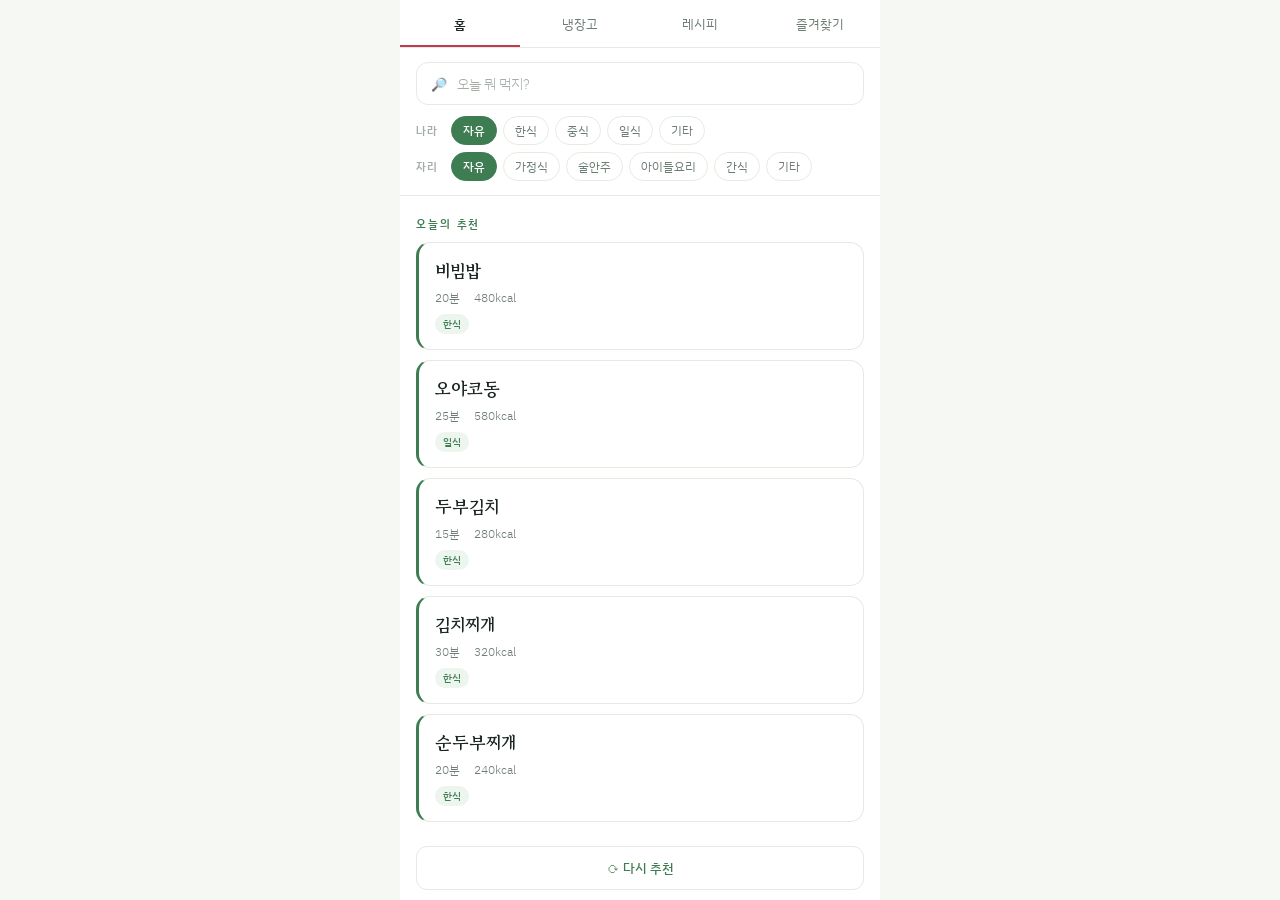
==== fridge/index.html @ 522b99eb "칩을 한중일+기타 / 자리 5종으로 재편, 추천 실패 없는 단계적 완화 추가 - 나라 칩: 자유 · 한식 · 중식 · 일식 · 기타   세계 요리를 나라별로 다 세울 수 없으므로 " ====
<!DOCTYPE html>
<html lang="ko">
<head>
  <meta charset="UTF-8">
  <meta name="viewport" content="width=device-width, initial-scale=1, viewport-fit=cover">
  <meta name="theme-color" content="#FFFFFF">
  <meta name="apple-mobile-web-app-capable" content="yes">
  <meta name="apple-mobile-web-app-title" content="냉장고">
  <link rel="manifest" href="manifest.json">
  <link rel="icon" type="image/png" href="../icon-192.png">
  <link rel="preconnect" href="https://fonts.googleapis.com">
  <link rel="preconnect" href="https://fonts.gstatic.com" crossorigin>
  <link href="https://fonts.googleapis.com/css2?family=Gowun+Batang:wght@400;700&family=IBM+Plex+Sans+KR:wght@300;400;500;600&display=swap" rel="stylesheet">
  <title>하야의 냉장고</title>
  <style>
    :root{
      --paper:#F5F8F3;
      --surface:#FFFFFF;
      --ink:#1B2620;
      --ink-soft:#6E7D73;
      --ink-faint:#A3AEA6;
      --line:#E5EBE1;
      --line-soft:#F0F4EE;
      --green:#3E7D52;
      --green-tint:#EDF5EF;
      --omija:#C4394F;
      --amber:#DD9B33;
    }
    *{margin:0;padding:0;box-sizing:border-box}
    html,body{height:100%}
    body{
      font-family:'IBM Plex Sans KR',sans-serif;
      background:var(--paper);
      color:var(--ink);
      -webkit-font-smoothing:antialiased;
      overscroll-behavior:none;
    }
    .app{
      max-width:480px;margin:0 auto;height:100vh;height:100dvh;
      background:var(--surface);display:flex;flex-direction:column;
      position:relative;overflow:hidden;
    }

    /* ── 탭 바 ── */
    .tabs{display:flex;flex:none;background:var(--surface);border-bottom:1px solid var(--line);
      padding-top:env(safe-area-inset-top)}
    .tabs button{
      flex:1;padding:15px 0 12px;border:none;background:none;cursor:pointer;
      font-family:inherit;font-size:12.5px;font-weight:400;color:var(--ink-soft);
      border-bottom:2px solid transparent;transition:color .2s,border-color .2s;
    }
    .tabs button.on{color:var(--ink);font-weight:600;border-bottom-color:var(--omija)}

    /* ── 패널 ── */
    .panel{display:none;flex:1;min-height:0;flex-direction:column}
    .panel.on{display:flex}
    .scroll{flex:1;min-height:0;overflow-y:auto;-webkit-overflow-scrolling:touch}
    .sticky{flex:none;background:var(--surface);border-bottom:1px solid var(--line);padding:14px 16px}

    /* ── 입력 ── */
    .field{
      display:flex;align-items:center;gap:10px;
      border:1px solid var(--line);border-radius:12px;padding:11px 14px;
      background:var(--surface);transition:border-color .2s;
    }
    .field:focus-within{border-color:var(--green)}
    .field input{
      flex:1;border:none;outline:none;background:none;
      font-family:inherit;font-size:13.5px;color:var(--ink);min-width:0;
    }
    .field input::placeholder{color:var(--ink-faint);font-weight:300}
    .field .icon{font-size:13px;color:var(--ink-faint);flex:none}
    .field .add{
      font-style:normal;font-size:19px;line-height:1;color:var(--green);
      font-weight:600;cursor:pointer;flex:none;padding:0 2px;user-select:none;
    }

    /* ── 카테고리 칩 ── */
    .picker{display:flex;flex-direction:column;gap:7px;margin-top:11px}
    .row{display:flex;align-items:center;gap:9px;min-width:0}
    .rowname{
      flex:none;font-size:10.5px;font-weight:600;color:var(--ink-faint);
      letter-spacing:.06em;white-space:nowrap;width:26px;
    }
    .chips{
      display:flex;gap:6px;overflow-x:auto;flex:1;min-width:0;position:relative;
      scrollbar-width:none;-webkit-overflow-scrolling:touch;
    }
    .chips::-webkit-scrollbar{display:none}
    .chip{
      flex:none;padding:5px 11px;border-radius:20px;cursor:pointer;
      font-size:11.5px;font-weight:400;white-space:nowrap;
      border:1px solid var(--line);background:var(--surface);color:var(--ink-soft);
      transition:background .15s,color .15s,border-color .15s;user-select:none;
    }
    .chip.on{background:var(--green);border-color:var(--green);color:#fff;font-weight:500}

    /* ── 섹션 라벨 ── */
    .label{
      display:flex;align-items:center;gap:8px;
      font-size:10.5px;letter-spacing:.18em;color:var(--green);font-weight:600;
      padding:20px 16px 10px;
    }
    .label .clear{
      margin-left:auto;letter-spacing:0;font-size:11px;font-weight:400;
      color:var(--ink-faint);cursor:pointer;text-decoration:underline;
    }

    .notice{
      margin:0 16px 12px;padding:10px 13px;border-radius:10px;
      background:var(--paper);border:1px solid var(--line);
      font-size:11.5px;font-weight:300;color:var(--ink-soft);line-height:1.6;
    }

    /* ── 추천 카드 ── */
    .cards{padding:0 16px 8px;display:flex;flex-direction:column;gap:10px}
    .card{
      border:1px solid var(--line);border-left:3px solid var(--green);
      border-radius:14px;padding:15px 16px;cursor:pointer;background:var(--surface);
      transition:box-shadow .2s,transform .1s;
    }
    .card:active{transform:scale(.99)}
    .card:hover{box-shadow:0 3px 14px -6px rgba(27,38,32,.22)}
    .card h3{font-family:'Gowun Batang',serif;font-size:17.5px;font-weight:700;margin-bottom:6px}
    .card .meta{display:flex;gap:14px;font-size:11.5px;color:var(--ink-soft);font-weight:300}
    .card .tag{
      display:inline-block;margin-top:8px;font-size:10px;font-weight:500;
      color:var(--green);background:var(--green-tint);
      padding:3px 8px;border-radius:20px;letter-spacing:.02em;
    }
    .again{
      display:block;width:calc(100% - 32px);margin:16px 16px 24px;padding:12px 0;
      border:1px solid var(--line);border-radius:11px;background:var(--surface);
      font-family:inherit;font-size:12.5px;font-weight:500;color:var(--green);cursor:pointer;
    }
    .again:active{background:var(--green-tint)}

    /* ── 냉장고 ── */
    .items{padding:4px 0 24px}
    .item{
      display:flex;justify-content:space-between;align-items:center;
      padding:13px 18px;border-bottom:1px solid var(--line-soft);font-size:14px;
    }
    .item .del{
      color:var(--ink-faint);font-size:17px;line-height:1;cursor:pointer;
      padding:2px 6px;user-select:none;
    }
    .empty{
      padding:56px 32px;text-align:center;color:var(--ink-faint);
      font-size:13px;font-weight:300;line-height:1.9;
    }

    /* ── 레시피 ── */
    .rwrap{padding:18px 16px 32px}
    .rhead{display:flex;justify-content:space-between;align-items:flex-start;gap:12px}
    .rhead h2{font-family:'Gowun Batang',serif;font-size:22px;font-weight:700;line-height:1.35}
    .heart{
      border:none;background:none;cursor:pointer;font-size:19px;line-height:1;
      color:var(--omija);flex:none;padding:2px 0 0;
    }
    .rmeta{margin-top:9px;font-size:11.5px;color:var(--ink-soft);font-weight:300;line-height:1.85}
    .rule{height:1px;background:var(--line);margin:18px 0}
    .rlabel{font-size:10.5px;letter-spacing:.18em;color:var(--green);font-weight:600;margin-bottom:11px}
    .ings{display:flex;flex-direction:column;gap:9px}
    .ing{display:flex;gap:10px;align-items:baseline;font-size:13.5px}
    .ing .dot{font-size:9px;line-height:1.9;flex:none}
    .ing.have .dot{color:var(--green)}
    .ing.miss .dot{color:#CBD5CC}
    .ing.miss span{color:var(--ink-soft)}
    .steps{display:flex;flex-direction:column;gap:11px}
    .step{display:flex;gap:11px;font-size:13px;line-height:1.7;font-weight:300}
    .step b{
      font-family:'Gowun Batang',serif;font-weight:700;color:var(--amber);
      font-size:12.5px;flex:none;min-width:14px;
    }
    .ytbtn{
      display:flex;align-items:center;justify-content:center;gap:9px;
      width:100%;padding:13px 0;border:1px solid var(--line);border-radius:11px;
      background:var(--surface);color:var(--ink);font-family:inherit;font-size:13px;
      font-weight:500;cursor:pointer;text-decoration:none;
    }
    .ytbtn:active{background:var(--paper)}
    .ytbtn .play{color:var(--omija);font-size:11px}

    /* ── 즐겨찾기 ── */
    .fav{
      display:flex;justify-content:space-between;align-items:center;gap:12px;
      padding:15px 18px;border-bottom:1px solid var(--line-soft);cursor:pointer;
    }
    .fav:active{background:var(--paper)}
    .fav b{font-family:'Gowun Batang',serif;font-size:16px;font-weight:700;display:block}
    .fav em{font-style:normal;font-size:11.5px;color:var(--ink-soft);font-weight:300;
      display:block;margin-top:3px}
    .fav .heart{font-size:17px;padding:0}

    /* ── 다이얼로그 ── */
    .dim{
      position:absolute;inset:0;background:rgba(27,38,32,.26);z-index:900;
      display:flex;align-items:center;justify-content:center;padding:28px;
      opacity:0;pointer-events:none;transition:opacity .18s;
    }
    .dim.show{opacity:1;pointer-events:auto}
    .dialog{
      background:var(--surface);border-radius:16px;padding:24px 20px 16px;
      width:100%;max-width:290px;text-align:center;
      box-shadow:0 18px 40px -18px rgba(27,38,32,.5);
      transform:translateY(6px);transition:transform .18s;
    }
    .dim.show .dialog{transform:none}
    .dialog p{font-size:14.5px;line-height:1.6}
    .dialog p b{font-family:'Gowun Batang',serif;font-weight:700}
    .dialog .btns{display:flex;gap:8px;margin-top:20px}
    .dialog button{
      flex:1;padding:11px 0;border-radius:9px;font-family:inherit;
      font-size:13px;font-weight:500;cursor:pointer;
    }
    .dialog .cancel{border:1px solid var(--line);background:var(--surface);color:var(--ink-soft)}
    .dialog .ok{border:none;background:var(--omija);color:#fff}

    /* ── 토스트 ── */
    .toast{
      position:absolute;left:50%;bottom:32px;transform:translate(-50%,10px);
      background:rgba(27,38,32,.92);color:#fff;font-size:12.5px;font-weight:400;
      padding:11px 18px;border-radius:22px;z-index:950;white-space:nowrap;
      opacity:0;pointer-events:none;transition:opacity .2s,transform .2s;
    }
    .toast.show{opacity:1;transform:translate(-50%,0)}
  </style>
</head>
<body>
<div class="app">

  <nav class="tabs">
    <button class="on" data-tab="home">홈</button>
    <button data-tab="stock">냉장고</button>
    <button data-tab="recipe">레시피</button>
    <button data-tab="favs">즐겨찾기</button>
  </nav>

  <!-- 홈 -->
  <section class="panel on" id="home">
    <div class="sticky">
      <div class="field">
        <span class="icon">🔎</span>
        <input id="ask" type="search" enterkeyhint="search" placeholder="오늘 뭐 먹지?">
      </div>
      <div class="picker">
        <div class="row"><span class="rowname">나라</span><div class="chips" id="chipsCuisine"></div></div>
        <div class="row"><span class="rowname">자리</span><div class="chips" id="chipsSituation"></div></div>
      </div>
    </div>
    <div class="scroll">
      <div class="label"><span id="askLabel">오늘의 추천</span><span class="clear" id="askClear" hidden>초기화</span></div>
      <div class="notice" id="notice" hidden></div>
      <div class="cards" id="cards"></div>
      <button class="again" id="again">⟳ 다시 추천</button>
    </div>
  </section>

  <!-- 냉장고 -->
  <section class="panel" id="stock">
    <div class="sticky">
      <div class="field">
        <input id="stockInput" type="text" enterkeyhint="done" placeholder="무엇이 들어 있나요?">
        <i class="add" id="stockAdd">+</i>
      </div>
    </div>
    <div class="scroll"><div class="items" id="stockList"></div></div>
  </section>

  <!-- 레시피 -->
  <section class="panel" id="recipe">
    <div class="scroll" id="recipeBody"></div>
  </section>

  <!-- 즐겨찾기 -->
  <section class="panel" id="favs">
    <div class="scroll"><div class="items" id="favList"></div></div>
  </section>

  <div class="dim" id="dim">
    <div class="dialog">
      <p><b id="dlgName"></b><span id="dlgJosa">를</span> 냉장고에서 뺄까요?</p>
      <div class="btns">
        <button class="cancel" id="dlgCancel">그대로 두기</button>
        <button class="ok" id="dlgOk">빼기</button>
      </div>
    </div>
  </div>

  <div class="toast" id="toast"></div>
</div>

<script>
/* ─────────────────────────────────────────
   상태
───────────────────────────────────────── */
const LS = { stock:'fridge.stock', favs:'fridge.favs' };
const load = (k, d) => { try { return JSON.parse(localStorage.getItem(k)) ?? d } catch { return d } };
const save = (k, v) => { try { localStorage.setItem(k, JSON.stringify(v)) } catch {} };

const CUISINES   = ['자유','한식','중식','일식','기타'];
const SITUATIONS = ['자유','가정식','술안주','아이들요리','간식','기타'];

// 칩의 '기타' 는 저장된 태그가 아니라 "나머지 전부" 를 뜻한다.
const NAMED_CUISINE   = ['한식','중식','일식'];
const NAMED_SITUATION = ['가정식','술안주','아이들요리','간식'];

let RECIPES = [];
const state = {
  cuisine: '자유',      // 나라 — 자유면 전체
  situation: '자유',    // 자리 — 자유면 전체
  stock: load(LS.stock, ['고추장','달걀','대파','두부','묵은지','애호박','양파','참기름']),
  favs:  load(LS.favs, []),
  shown: [],        // 홈에 걸린 추천 5개
  query: '',        // 현재 자연어 조건
  notice: null,     // 조건을 못 채웠을 때 띄우는 안내
  current: null,    // 레시피 탭에 열린 요리
  pending: null     // 폐기 확인 대기 항목
};

// 받침 유무에 따라 조사를 고른다 (대파를 / 묵은지를 / 달걀을)
function josa(w, withBatchim, without){
  const c = w.charCodeAt(w.length - 1);
  if (c < 0xAC00 || c > 0xD7A3) return without;
  return (c - 0xAC00) % 28 ? withBatchim : without;
}

/* ─────────────────────────────────────────
   재료 매칭
───────────────────────────────────────── */
const SYN = { '계란':['달걀'], '달걀':['계란'], '파':['대파'], '돼지':['돼지고기'], '소고기':['쇠고기'] };
const expand = w => [w, ...(SYN[w] || [])];

// 재고 항목명이 재료명에 포함되면 보유. 1글자 재고는 완전일치만.
function inStock(name){
  return state.stock.some(s =>
    expand(s).some(t => t.length === 1 ? name === t : name.includes(t))
  );
}
const stockHits = r => r.ingredients.filter(i => inStock(i.name)).length;

/* ─────────────────────────────────────────
   자연어 해석
───────────────────────────────────────── */
const VOCAB = {
  flavor: {
    '매콤':['매콤','매운','맵','칼칼','알싸'], '얼큰':['얼큰','시원한 국물','해장'],
    '담백':['담백','슴슴','순한','건강','가벼운','다이어트'], '고소':['고소','크리미'],
    '새콤':['새콤','상큼','새콤달콤'], '달콤':['달콤','달달','단맛'], '짭짤':['짭짤','짭조름']
  },
  type: {
    '국찌개':['국','찌개','탕','스프','수프'], '볶음':['볶음','볶은'], '무침':['무침','나물'],
    '조림':['조림','졸임'], '구이':['구이','구운','스테이크'], '튀김':['튀김','튀긴','전'],
    '면':['면','국수','파스타','라면'], '샐러드':['샐러드'], '밥':['밥','덮밥','볶음밥'],
    '빵디저트':['빵','디저트','케이크','샌드위치','팬케이크'], '음료':['음료','주스','스무디','에이드']
  },
  cuisine: {
    '한식':['한식','한국'], '양식':['양식','서양','이탈리'], '중식':['중식','중국','중화'],
    '일식':['일식','일본'], '베트남식':['베트남'], '태국식':['태국','타이']
  },
  situation: {
    '가정식':['가정식','집밥','밥반찬','반찬','밥상'], '술안주':['안주','술'],
    '아이들요리':['아이','애들','유아','어린이'], '간식':['간식','후식','디저트']
  }
};

const QUICK = ['간편','간단','빠른','후딱','금방','쉬운'];

// 코퍼스에 등장하는 주재료 목록 (긴 이름 우선 매칭)
let MAIN_INDEX = [];

function parseQuery(q){
  const want = { main:[], flavor:[], type:null, cuisine:null, situation:[], maxTime:null };
  if (!q) return want;

  MAIN_INDEX.forEach(m => { if (q.includes(m)) want.main.push(m) });
  Object.entries(SYN).forEach(([k,vs]) => {
    if (k.length >= 2 && q.includes(k)) vs.forEach(v => { if (MAIN_INDEX.includes(v) && !want.main.includes(v)) want.main.push(v) });
  });

  for (const [tag, words] of Object.entries(VOCAB.flavor))
    if (words.some(w => q.includes(w))) want.flavor.push(tag);
  for (const [tag, words] of Object.entries(VOCAB.situation))
    if (words.some(w => q.includes(w))) want.situation.push(tag);
  for (const [tag, words] of Object.entries(VOCAB.type))
    if (!want.type && words.some(w => q.includes(w))) want.type = tag;
  for (const [tag, words] of Object.entries(VOCAB.cuisine))
    if (!want.cuisine && words.some(w => q.includes(w))) want.cuisine = tag;

  const m = q.match(/(\d+)\s*분/);
  if (m) want.maxTime = +m[1];
  else if (QUICK.some(w => q.includes(w))) want.maxTime = 15;

  return want;
}

function score(r, want){
  let s = 0;
  want.main.forEach(m => {
    if (r.main.includes(m)) s += 10;
    else if (r.ingredients.some(i => i.name.includes(m))) s += 5;
  });
  want.flavor.forEach(f => { if (r.flavor.includes(f)) s += 6 });
  want.situation.forEach(x => { if (r.situation.includes(x)) s += 5 });
  if (want.type && r.type === want.type) s += 5;
  if (want.cuisine && r.cuisine === want.cuisine) s += 5;
  if (want.maxTime && r.time <= want.maxTime) s += 4;
  s += stockHits(r) * 1.2;          // 재고는 제약이 아니라 가산점
  return s;
}

function matchCuisine(r){
  if (state.cuisine === '자유') return true;
  if (state.cuisine === '기타') return !NAMED_CUISINE.includes(r.cuisine);
  return r.cuisine === state.cuisine;
}
function matchSituation(r){
  if (state.situation === '자유') return true;
  if (state.situation === '기타') return !r.situation.some(x => NAMED_SITUATION.includes(x));
  return r.situation.includes(state.situation);
}
const matchChips = r => matchCuisine(r) && matchSituation(r);

// 자연어에서 건진 조건이 하나라도 있는가
const understood = w =>
  w.main.length || w.flavor.length || w.type || w.cuisine || w.situation.length || w.maxTime;

// 재고 가산점을 뺀 순수 요청 부합도 — 0이면 요청과 무관한 요리다
const fitScore = (r, want) => score(r, want) - stockHits(r) * 1.2;

// 추천은 절대 비지 않는다.
// 조건을 한 단계씩 풀어가며 5개를 채우고, 1단계로 못 채웠으면 안내를 남긴다.
function pick(n = 5){
  const want = parseQuery(state.query);
  const asked = !!state.query;
  const got   = understood(want);
  const fits  = r => !got || fitScore(r, want) > 0;

  // 위에서부터 조건이 느슨해진다
  const tiers = [
    r => matchChips(r) && fits(r),                              // 칩 + 자연어
    r => matchChips(r),                                         // 칩만
    r => (matchCuisine(r) || matchSituation(r)) && fits(r),     // 칩 한쪽 + 자연어
    r => matchCuisine(r) || matchSituation(r),                  // 칩 한쪽
    r => fits(r),                                               // 자연어만
    () => true                                                  // 전부
  ];

  const rank = list => list
    .map(r => ({ r, s: score(r, want) + Math.random() * (asked && got ? 0.8 : 2.6) }))
    .sort((a,b) => b.s - a.s)
    .map(x => x.r);

  const out = [];
  let firstTierFilled = false;
  tiers.forEach((pass, i) => {
    if (out.length >= n) return;
    const add = rank(RECIPES.filter(r => pass(r) && !out.includes(r)));
    if (i === 0 && add.length >= n) firstTierFilled = true;
    out.push(...add.slice(0, n - out.length));
  });

  // 못 알아들은 요청은 1단계가 다 차더라도 알려준다 (전부 통과시킨 것뿐이므로)
  state.notice =
      asked && !got   ? '무슨 요리인지 몰라서 비슷한 걸로 골라봤어요'
    : firstTierFilled ? null
    :                   '딱 맞는 요리가 없어 비슷한 걸로 채웠어요';

  return out.slice(0, n);
}

/* ─────────────────────────────────────────
   렌더링
───────────────────────────────────────── */
const $ = id => document.getElementById(id);

function tab(name){
  document.querySelectorAll('.panel').forEach(p => p.classList.toggle('on', p.id === name));
  document.querySelectorAll('.tabs button').forEach(b => b.classList.toggle('on', b.dataset.tab === name));
  document.querySelectorAll('.scroll').forEach(s => s.scrollTop = 0);
}

function toast(msg){
  const t = $('toast');
  t.textContent = msg;
  t.classList.add('show');
  clearTimeout(t._t);
  t._t = setTimeout(() => t.classList.remove('show'), 1800);
}

function renderChips(){
  const build = (el, list, key) => {
    el.innerHTML = list.map(v =>
      `<span class="chip${state[key] === v ? ' on' : ''}" data-key="${key}" data-v="${v}">${v}</span>`
    ).join('');
    // 고른 칩이 줄 밖으로 밀려 잘리지 않게 가로 스크롤을 맞춘다
    const on = el.querySelector('.chip.on');
    if (!on) return;
    const left = on.offsetLeft, right = left + on.offsetWidth;
    if (left < el.scrollLeft) el.scrollLeft = Math.max(0, left - 8);
    else if (right > el.scrollLeft + el.clientWidth) el.scrollLeft = right - el.clientWidth + 8;
  };
  build($('chipsCuisine'), CUISINES, 'cuisine');
  build($('chipsSituation'), SITUATIONS, 'situation');
}

function renderCards(){
  const picked = [
    state.cuisine   !== '자유' ? state.cuisine   : null,
    state.situation !== '자유' ? state.situation : null
  ].filter(Boolean);
  const parts = [];
  if (picked.length) parts.push(picked.join(' · '));
  if (state.query) parts.push(`"${state.query}"`);
  $('askLabel').textContent = parts.length ? parts.join(' ') + ' 추천' : '오늘의 추천';
  $('askClear').hidden = !parts.length;
  $('notice').hidden = !state.notice;
  if (state.notice) $('notice').textContent = state.notice;
  $('cards').innerHTML = state.shown.map(r => `
    <div class="card" data-id="${r.id}">
      <h3>${r.name}</h3>
      <div class="meta"><span>${r.time}분</span><span>${r.calories}kcal</span></div>
      <span class="tag">${r.cuisine}</span>
    </div>`).join('');
}

function renderStock(){
  const list = $('stockList');
  if (!state.stock.length){
    list.innerHTML = `<div class="empty">냉장고가 텅 비었어요.<br>위에 재료를 적어 채워 주세요.</div>`;
    return;
  }
  list.innerHTML = state.stock.map(n => `
    <div class="item"><span>${n}</span><span class="del" data-name="${n}">×</span></div>
  `).join('');
}

function renderRecipe(){
  const r = state.current;
  const body = $('recipeBody');
  if (!r){
    body.innerHTML = `<div class="empty">아직 고른 요리가 없어요.<br>홈에서 마음에 드는 카드를 눌러 주세요.</div>`;
    return;
  }
  const liked = state.favs.some(f => f.id === r.id);
  const yt = `https://www.youtube.com/results?search_query=${encodeURIComponent(r.name + ' 레시피')}`;
  const n = r.nutrition;

  body.innerHTML = `
    <div class="rwrap">
      <div class="rhead">
        <h2>${r.name}</h2>
        <button class="heart" id="like">${liked ? '♥' : '♡'}</button>
      </div>
      <div class="rmeta">
        ${r.time}분 · ${r.servings}인분 · ${r.calories}kcal<br>
        탄수 ${n.carb}g / 단백 ${n.protein}g / 지방 ${n.fat}g
      </div>

      <div class="rule"></div>
      <div class="rlabel">재료</div>
      <div class="ings">
        ${r.ingredients.map(i => {
          const has = inStock(i.name);
          return `<div class="ing ${has ? 'have' : 'miss'}">
            <span class="dot">${has ? '●' : '○'}</span><span>${i.name} ${i.amount}</span>
          </div>`;
        }).join('')}
      </div>

      <div class="rule"></div>
      <div class="rlabel">조리 순서</div>
      <div class="steps">
        ${r.steps.map((s, i) => `<div class="step"><b>${i + 1}</b><span>${s}</span></div>`).join('')}
      </div>

      <div class="rule"></div>
      <div class="rlabel">참고 영상</div>
      <a class="ytbtn" href="${yt}" target="_blank" rel="noopener">
        <span class="play">▶</span><span>유튜브에서 "${r.name}" 영상 보기</span>
      </a>
    </div>`;

  $('like').onclick = toggleFav;
}

function renderFavs(){
  const list = $('favList');
  if (!state.favs.length){
    list.innerHTML = `<div class="empty">아직 담아둔 레시피가 없어요.<br>레시피 화면에서 ♡ 를 눌러 보세요.</div>`;
    return;
  }
  list.innerHTML = [...state.favs].reverse().map(r => `
    <div class="fav" data-id="${r.id}">
      <span><b>${r.name}</b><em>${r.time}분 · ${r.calories}kcal</em></span>
      <button class="heart" data-un="${r.id}">♥</button>
    </div>`).join('');
}

/* ─────────────────────────────────────────
   동작
───────────────────────────────────────── */
function openRecipe(id){
  // 즐겨찾기에 저장된 사본이 있으면 그것을, 없으면 원본을 연다.
  state.current = state.favs.find(f => f.id === id) || RECIPES.find(r => r.id === id);
  renderRecipe();     // ●/○ 는 매번 현재 재고로 다시 판정된다
  tab('recipe');
}

function toggleFav(){
  const r = state.current;
  if (!r) return;
  const i = state.favs.findIndex(f => f.id === r.id);
  if (i >= 0) state.favs.splice(i, 1);
  else state.favs.push(JSON.parse(JSON.stringify(r)));   // 레시피 내용을 통째로 저장
  save(LS.favs, state.favs);
  renderRecipe();
  renderFavs();
}

function addStock(){
  const input = $('stockInput');
  const v = input.value.trim();
  if (!v) return;
  if (state.stock.includes(v)){
    toast('이미 등록된 재료입니다');
    input.value = '';
    return;
  }
  state.stock.push(v);
  state.stock.sort((a, b) => a.localeCompare(b, 'ko'));
  save(LS.stock, state.stock);
  input.value = '';
  renderStock();
}

/* ─────────────────────────────────────────
   이벤트
───────────────────────────────────────── */
document.querySelectorAll('.tabs button').forEach(b => b.onclick = () => tab(b.dataset.tab));

$('cards').onclick = e => {
  const c = e.target.closest('.card');
  if (c) openRecipe(c.dataset.id);
};

// 자연어 입력 — 추천 목록만 갈아끼운다. 레시피 탭으로 넘어가지 않는다.
$('ask').addEventListener('keydown', e => {
  if (e.key !== 'Enter') return;
  e.target.blur();
  state.query = e.target.value.trim();
  state.shown = pick();
  renderCards();
});
$('askClear').onclick = () => {
  state.query = '';
  state.cuisine = '자유';
  state.situation = '자유';
  $('ask').value = '';
  renderChips();
  state.shown = pick();
  renderCards();
};

// 칩을 누르면 그 자리에서 추천이 다시 뽑힌다
$('home').addEventListener('click', e => {
  const c = e.target.closest('.chip');
  if (!c) return;
  state[c.dataset.key] = c.dataset.v;
  renderChips();
  state.shown = pick();
  renderCards();
});

// 재고 변경은 여기서야 반영된다
$('again').onclick = () => { state.shown = pick(); renderCards() };

$('stockAdd').onclick = addStock;
$('stockInput').addEventListener('keydown', e => { if (e.key === 'Enter') addStock() });

$('stockList').onclick = e => {
  const d = e.target.closest('.del');
  if (!d) return;
  state.pending = d.dataset.name;
  $('dlgName').textContent = state.pending;
  $('dlgJosa').textContent = josa(state.pending, '을', '를');
  $('dim').classList.add('show');
};
$('dlgCancel').onclick = () => { $('dim').classList.remove('show'); state.pending = null };
$('dlgOk').onclick = () => {
  state.stock = state.stock.filter(x => x !== state.pending);
  save(LS.stock, state.stock);
  renderStock();
  if (state.current) renderRecipe();
  $('dim').classList.remove('show');
  state.pending = null;
};

$('favList').onclick = e => {
  const un = e.target.closest('[data-un]');
  if (un){
    state.favs = state.favs.filter(f => f.id !== un.dataset.un);
    save(LS.favs, state.favs);
    renderFavs();
    if (state.current) renderRecipe();
    return;
  }
  const f = e.target.closest('.fav');
  if (f) openRecipe(f.dataset.id);
};

/* ─────────────────────────────────────────
   기동
───────────────────────────────────────── */
function boot(data){
  RECIPES = data;
  MAIN_INDEX = [...new Set(RECIPES.flatMap(r => r.main))]
    .filter(m => m.length >= 2)          // 1글자 재료는 오탐이 많아 자연어 매칭에서 제외
    .sort((a, b) => b.length - a.length);
  renderChips();
  state.shown = pick();
  renderCards();
  renderStock();
  renderRecipe();
  renderFavs();
}

// 단일 파일 미리보기에서는 RECIPES_INLINE 이 먼저 주입된다.
if (typeof RECIPES_INLINE !== 'undefined') boot(RECIPES_INLINE);
else fetch('recipes.json').then(r => r.json()).then(boot).catch(() => {
  $('cards').innerHTML = `<div class="empty">레시피를 불러오지 못했습니다.</div>`;
});

if ('serviceWorker' in navigator)
  navigator.serviceWorker.register('./sw.js').catch(() => {});
</script>
</body>
</html>
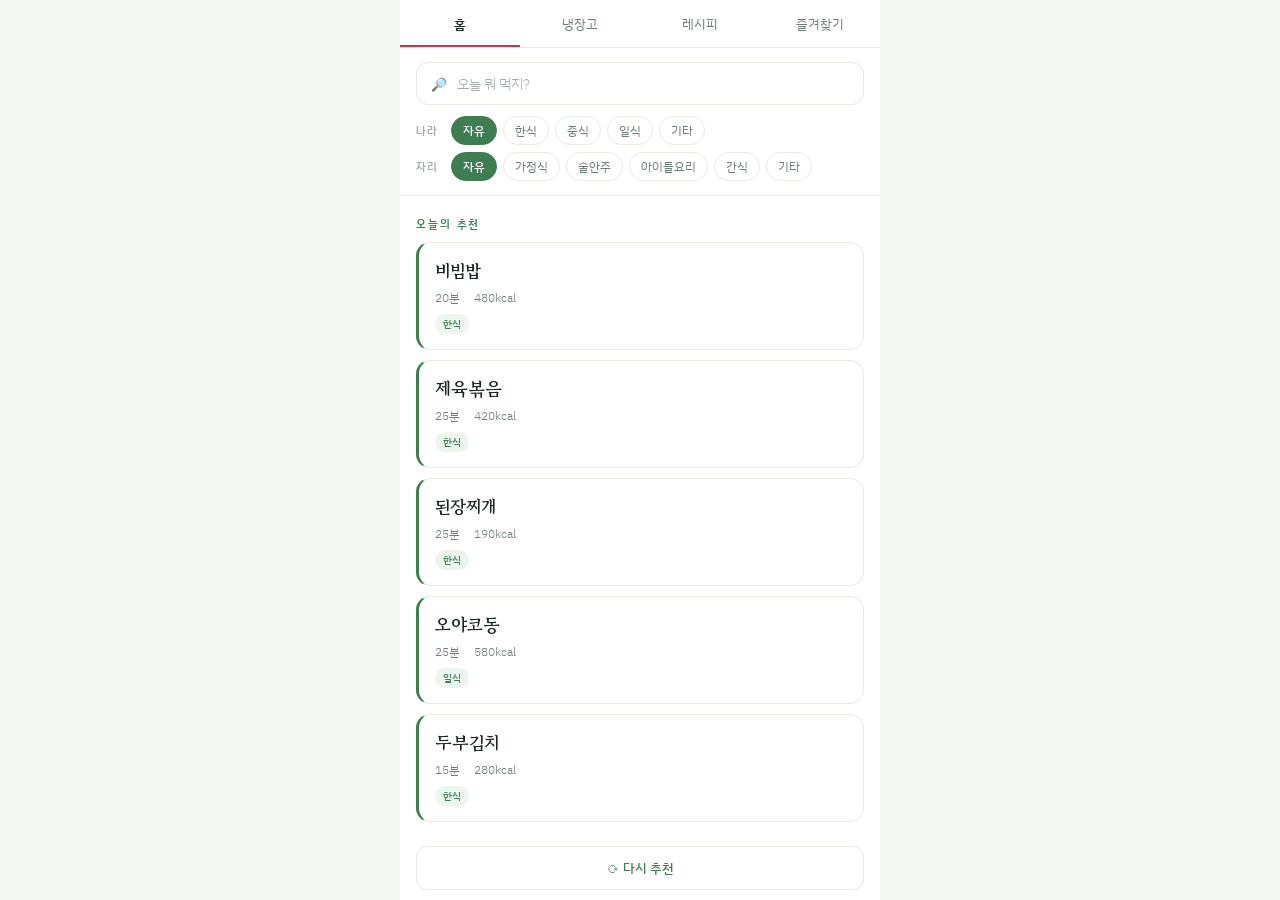
==== commit 86a6a5b7: "설치형 PWA 로 마무리 — 전용 아이콘, 오프라인 캐시, 안전영역 - 냉장고 앱 전용 아이콘 4종 생성 (초록 바탕에 흰 냉장고)   수학 앱 아이콘을 빌려 쓰던 것을 걷어냄  " ====
--- a/fridge/index.html
+++ b/fridge/index.html
@@ -4,10 +4,14 @@
   <meta charset="UTF-8">
   <meta name="viewport" content="width=device-width, initial-scale=1, viewport-fit=cover">
   <meta name="theme-color" content="#FFFFFF">
+  <meta name="description" content="냉장고에 있는 재료로 오늘 뭘 해 먹을지 골라 줍니다.">
+  <meta name="mobile-web-app-capable" content="yes">
   <meta name="apple-mobile-web-app-capable" content="yes">
+  <meta name="apple-mobile-web-app-status-bar-style" content="default">
   <meta name="apple-mobile-web-app-title" content="냉장고">
-  <link rel="manifest" href="manifest.json">
-  <link rel="icon" type="image/png" href="../icon-192.png">
+  <link rel="manifest" href="./manifest.json">
+  <link rel="icon" type="image/png" sizes="192x192" href="./icon-192.png">
+  <link rel="apple-touch-icon" href="./apple-touch-icon.png">
   <link rel="preconnect" href="https://fonts.googleapis.com">
   <link rel="preconnect" href="https://fonts.gstatic.com" crossorigin>
   <link href="https://fonts.googleapis.com/css2?family=Gowun+Batang:wght@400;700&family=IBM+Plex+Sans+KR:wght@300;400;500;600&display=swap" rel="stylesheet">
@@ -37,6 +41,7 @@
     }
     .app{
       max-width:480px;margin:0 auto;height:100vh;height:100dvh;
+      padding-bottom:env(safe-area-inset-bottom);
       background:var(--surface);display:flex;flex-direction:column;
       position:relative;overflow:hidden;
     }
@@ -732,8 +737,10 @@
   $('cards').innerHTML = `<div class="empty">레시피를 불러오지 못했습니다.</div>`;
 });
 
+// 홈 화면에 설치된 뒤에도 새 내용을 받아 오도록 등록해 둔다
 if ('serviceWorker' in navigator)
-  navigator.serviceWorker.register('./sw.js').catch(() => {});
+  window.addEventListener('load', () =>
+    navigator.serviceWorker.register('./sw.js').catch(() => {}));
 </script>
 </body>
 </html>
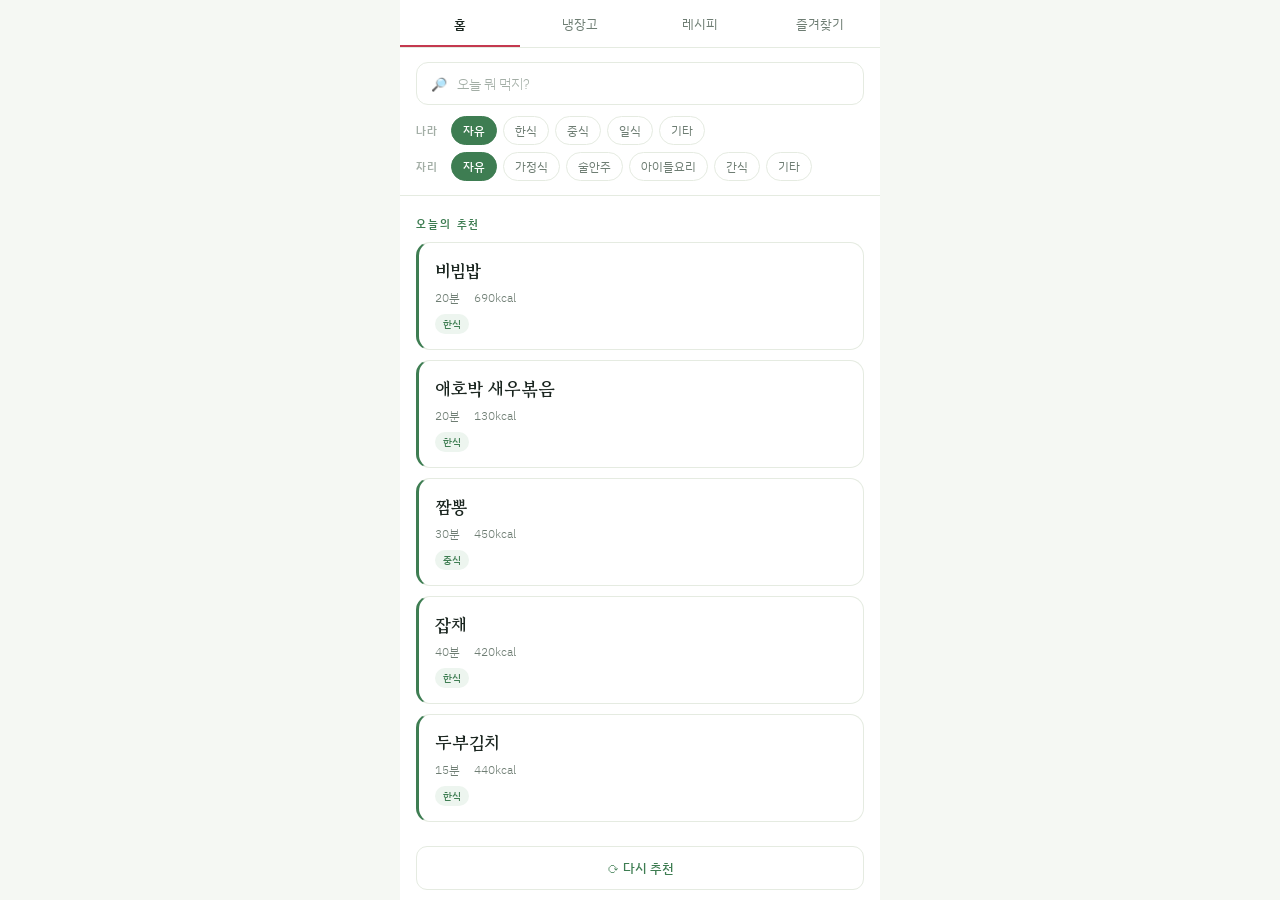
==== commit a81e607d: "중식 레시피 27개 확충, 자연어 1글자 오탐 버그 수정 계열 5개(계란볶음밥·마파두부·깐풍기·중화풍 가지볶음·새우 칠리소스)에 27개를 더해 중식 32개로 확충. 전부 식약처 D" ====
--- a/fridge/index.html
+++ b/fridge/index.html
@@ -384,14 +384,18 @@
     if (k.length >= 2 && q.includes(k)) vs.forEach(v => { if (MAIN_INDEX.includes(v) && !want.main.includes(v)) want.main.push(v) });
   });
 
+  // 1글자 키워드는 다른 낱말 속에 우연히 끼어 오탐을 내므로 뺀다
+  // ('국'이 '중국요리'에, '파'가 '파스타'에 걸리는 것을 막기 위함)
+  const hit = w => w.length >= 2 && q.includes(w);
+
   for (const [tag, words] of Object.entries(VOCAB.flavor))
-    if (words.some(w => q.includes(w))) want.flavor.push(tag);
+    if (words.some(hit)) want.flavor.push(tag);
   for (const [tag, words] of Object.entries(VOCAB.situation))
-    if (words.some(w => q.includes(w))) want.situation.push(tag);
+    if (words.some(hit)) want.situation.push(tag);
   for (const [tag, words] of Object.entries(VOCAB.type))
-    if (!want.type && words.some(w => q.includes(w))) want.type = tag;
+    if (!want.type && words.some(hit)) want.type = tag;
   for (const [tag, words] of Object.entries(VOCAB.cuisine))
-    if (!want.cuisine && words.some(w => q.includes(w))) want.cuisine = tag;
+    if (!want.cuisine && words.some(hit)) want.cuisine = tag;
 
   const m = q.match(/(\d+)\s*분/);
   if (m) want.maxTime = +m[1];
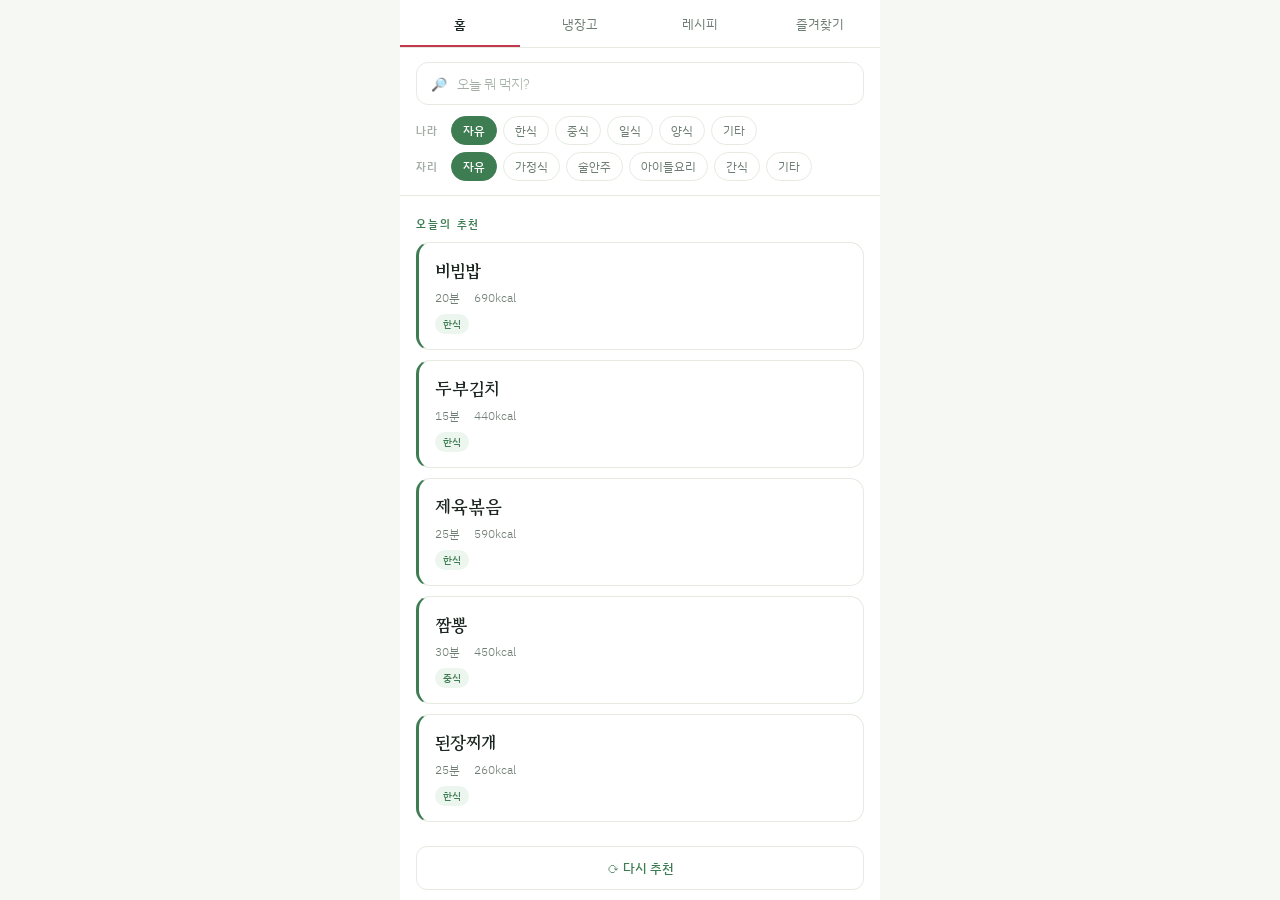
==== commit a9f5e0a5: "나라 칩에 양식 전용 칩 추가 양식이 35개(중식 32·일식 31보다 많음)로 커지면서 기타 칩에 묶어두면 "기타"라는 이름의 취지(자잘한 것들 모음)에서 벗어났다. 양식을 한식·" ====
--- a/fridge/index.html
+++ b/fridge/index.html
@@ -304,11 +304,11 @@
 const load = (k, d) => { try { return JSON.parse(localStorage.getItem(k)) ?? d } catch { return d } };
 const save = (k, v) => { try { localStorage.setItem(k, JSON.stringify(v)) } catch {} };
 
-const CUISINES   = ['자유','한식','중식','일식','기타'];
+const CUISINES   = ['자유','한식','중식','일식','양식','기타'];
 const SITUATIONS = ['자유','가정식','술안주','아이들요리','간식','기타'];
 
 // 칩의 '기타' 는 저장된 태그가 아니라 "나머지 전부" 를 뜻한다.
-const NAMED_CUISINE   = ['한식','중식','일식'];
+const NAMED_CUISINE   = ['한식','중식','일식','양식'];
 const NAMED_SITUATION = ['가정식','술안주','아이들요리','간식'];
 
 let RECIPES = [];
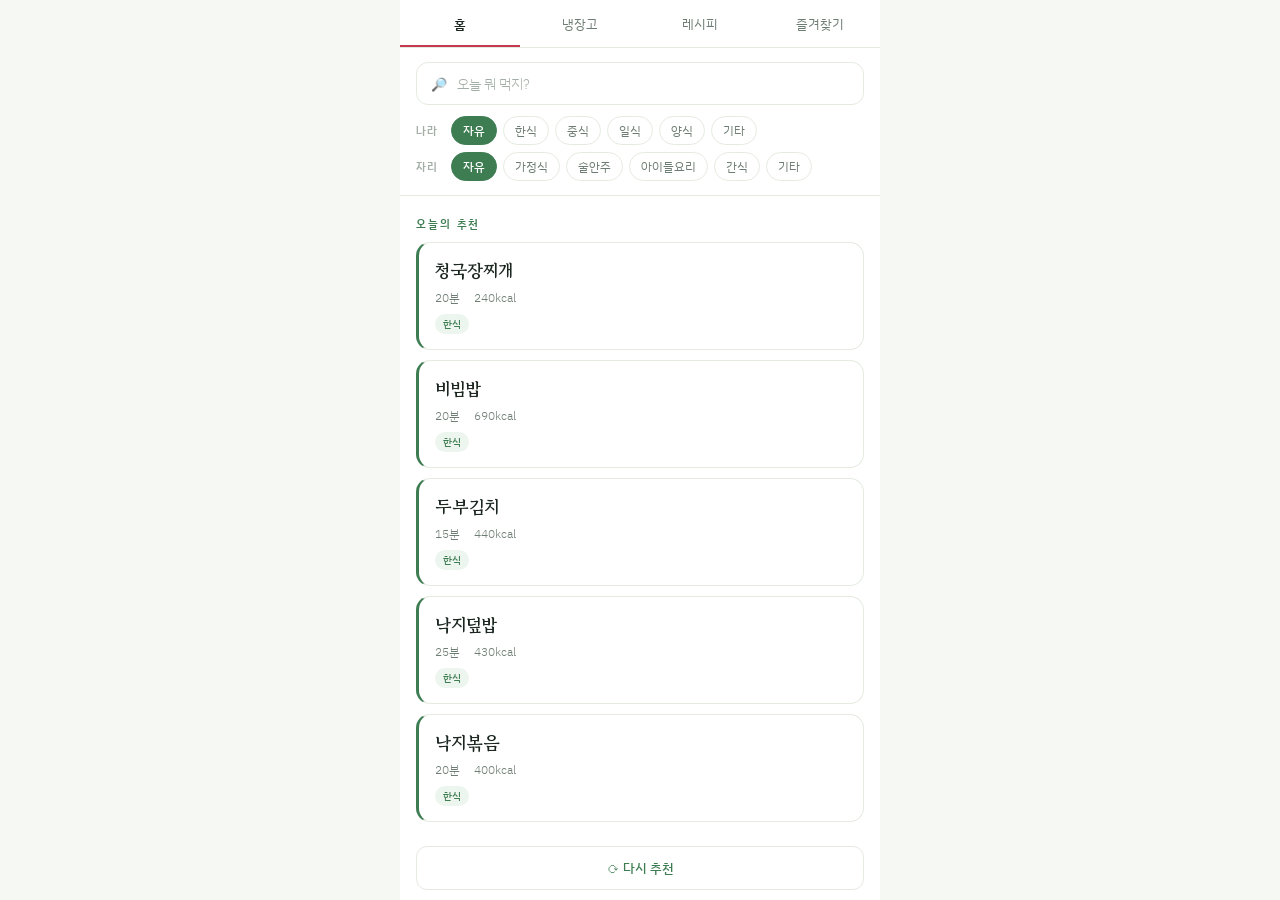
==== commit 169a736b: "홈 화면 하단에 레시피 개수 표시 추가 버전 표기가 없어 업데이트 여부를 확인할 길이 없던 문제를 레시피 총 개수로 대신한다. "다시 추천" 버튼 아래 눈에 띄지 않게 작은 글씨로" ====
--- a/fridge/index.html
+++ b/fridge/index.html
@@ -139,6 +139,7 @@
       font-family:inherit;font-size:12.5px;font-weight:500;color:var(--green);cursor:pointer;
     }
     .again:active{background:var(--green-tint)}
+    .rcount{text-align:center;font-size:10px;font-weight:300;color:var(--ink-faint);padding:0 16px 22px}
 
     /* ── 냉장고 ── */
     .items{padding:4px 0 24px}
@@ -259,6 +260,7 @@
       <div class="notice" id="notice" hidden></div>
       <div class="cards" id="cards"></div>
       <button class="again" id="again">⟳ 다시 추천</button>
+      <div class="rcount" id="rcount"></div>
     </div>
   </section>
 
@@ -727,6 +729,7 @@
   MAIN_INDEX = [...new Set(RECIPES.flatMap(r => r.main))]
     .filter(m => m.length >= 2)          // 1글자 재료는 오탐이 많아 자연어 매칭에서 제외
     .sort((a, b) => b.length - a.length);
+  $('rcount').textContent = `레시피 ${RECIPES.length}개`;
   renderChips();
   state.shown = pick();
   renderCards();
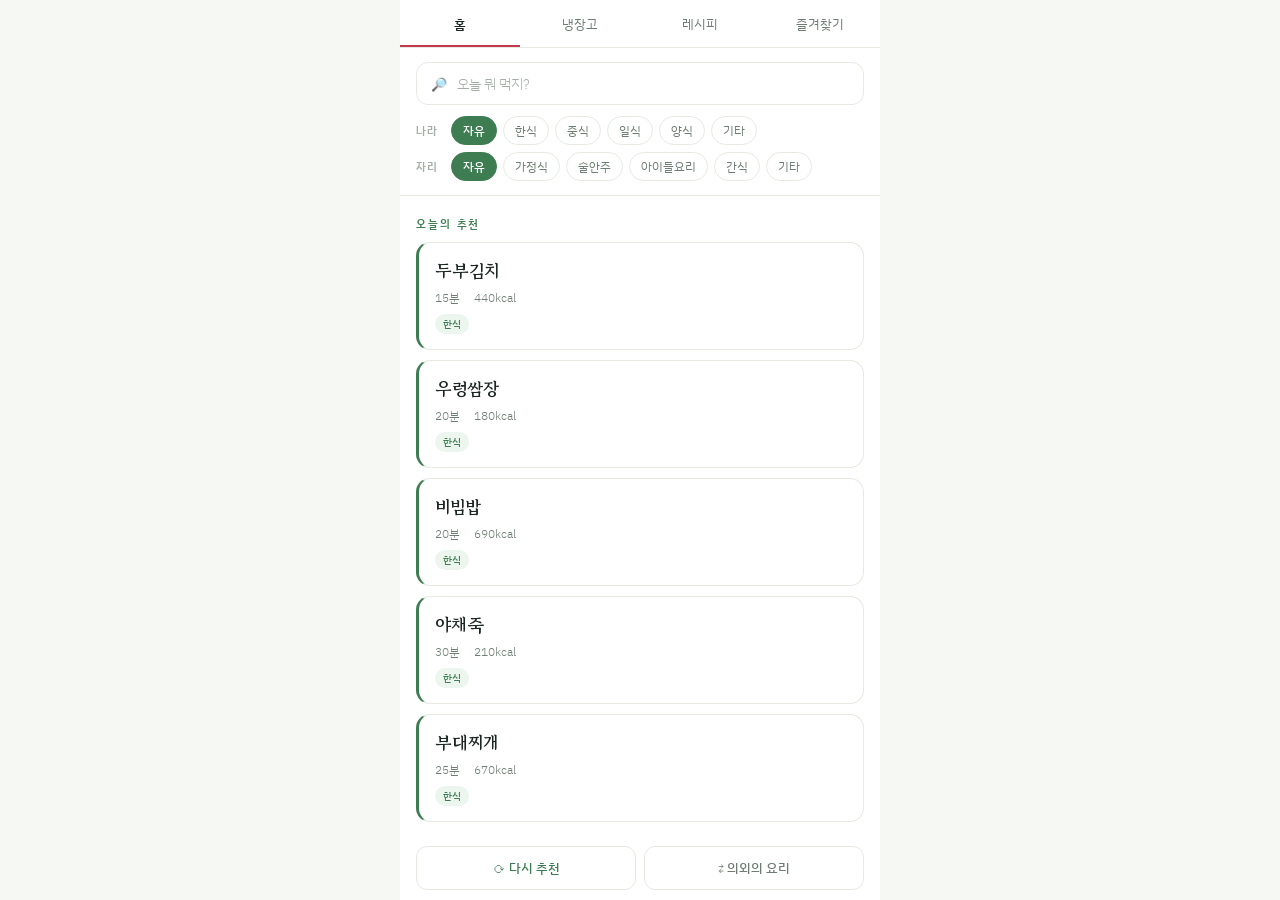
==== commit 4c4ed533: ""의외의 요리" 버튼 추가 — 재고 매칭 역순 추천 냉장고 재료가 많이 겹치는 요리일수록 가산점을 받는 기존 방식 때문에 겹치는 게 없는 요리는 무작위 노이즈만으로 5개 안에 들기" ====
--- a/fridge/index.html
+++ b/fridge/index.html
@@ -133,12 +133,19 @@
       color:var(--green);background:var(--green-tint);
       padding:3px 8px;border-radius:20px;letter-spacing:.02em;
     }
+    .btnrow{display:flex;gap:8px;margin:16px 16px 24px}
     .again{
-      display:block;width:calc(100% - 32px);margin:16px 16px 24px;padding:12px 0;
+      flex:1;padding:12px 0;
       border:1px solid var(--line);border-radius:11px;background:var(--surface);
       font-family:inherit;font-size:12.5px;font-weight:500;color:var(--green);cursor:pointer;
     }
     .again:active{background:var(--green-tint)}
+    .surprise{
+      flex:1;padding:12px 0;
+      border:1px solid var(--line);border-radius:11px;background:var(--surface);
+      font-family:inherit;font-size:12.5px;font-weight:500;color:var(--ink-soft);cursor:pointer;
+    }
+    .surprise:active{background:var(--paper)}
     .rcount{text-align:center;font-size:10px;font-weight:300;color:var(--ink-faint);padding:0 16px 22px}
 
     /* ── 냉장고 ── */
@@ -259,7 +266,10 @@
       <div class="label"><span id="askLabel">오늘의 추천</span><span class="clear" id="askClear" hidden>초기화</span></div>
       <div class="notice" id="notice" hidden></div>
       <div class="cards" id="cards"></div>
-      <button class="again" id="again">⟳ 다시 추천</button>
+      <div class="btnrow">
+        <button class="again" id="again">⟳ 다시 추천</button>
+        <button class="surprise" id="surprise">⇄ 의외의 요리</button>
+      </div>
       <div class="rcount" id="rcount"></div>
     </div>
   </section>
@@ -406,7 +416,7 @@
   return want;
 }
 
-function score(r, want){
+function score(r, want, stockSign = 1){
   let s = 0;
   want.main.forEach(m => {
     if (r.main.includes(m)) s += 10;
@@ -417,7 +427,7 @@
   if (want.type && r.type === want.type) s += 5;
   if (want.cuisine && r.cuisine === want.cuisine) s += 5;
   if (want.maxTime && r.time <= want.maxTime) s += 4;
-  s += stockHits(r) * 1.2;          // 재고는 제약이 아니라 가산점
+  s += stockHits(r) * 1.2 * stockSign;   // 재고는 제약이 아니라 가산점(역추천일 땐 감점)
   return s;
 }
 
@@ -442,7 +452,7 @@
 
 // 추천은 절대 비지 않는다.
 // 조건을 한 단계씩 풀어가며 5개를 채우고, 1단계로 못 채웠으면 안내를 남긴다.
-function pick(n = 5){
+function pick(n = 5, invert = false){
   const want = parseQuery(state.query);
   const asked = !!state.query;
   const got   = understood(want);
@@ -458,8 +468,10 @@
     () => true                                                  // 전부
   ];
 
+  // 의외의 요리(invert): 조건은 그대로 두되, 재고 매칭이 많을수록 오히려 감점해
+  // 평소 재고 가산점에 밀려 안 보이던 요리를 끌어올린다.
   const rank = list => list
-    .map(r => ({ r, s: score(r, want) + Math.random() * (asked && got ? 0.8 : 2.6) }))
+    .map(r => ({ r, s: score(r, want, invert ? -1 : 1) + Math.random() * (asked && got ? 0.8 : 2.6) }))
     .sort((a,b) => b.s - a.s)
     .map(x => x.r);
 
@@ -686,6 +698,7 @@
 
 // 재고 변경은 여기서야 반영된다
 $('again').onclick = () => { state.shown = pick(); renderCards() };
+$('surprise').onclick = () => { state.shown = pick(5, true); renderCards() };
 
 $('stockAdd').onclick = addStock;
 $('stockInput').addEventListener('keydown', e => { if (e.key === 'Enter') addStock() });
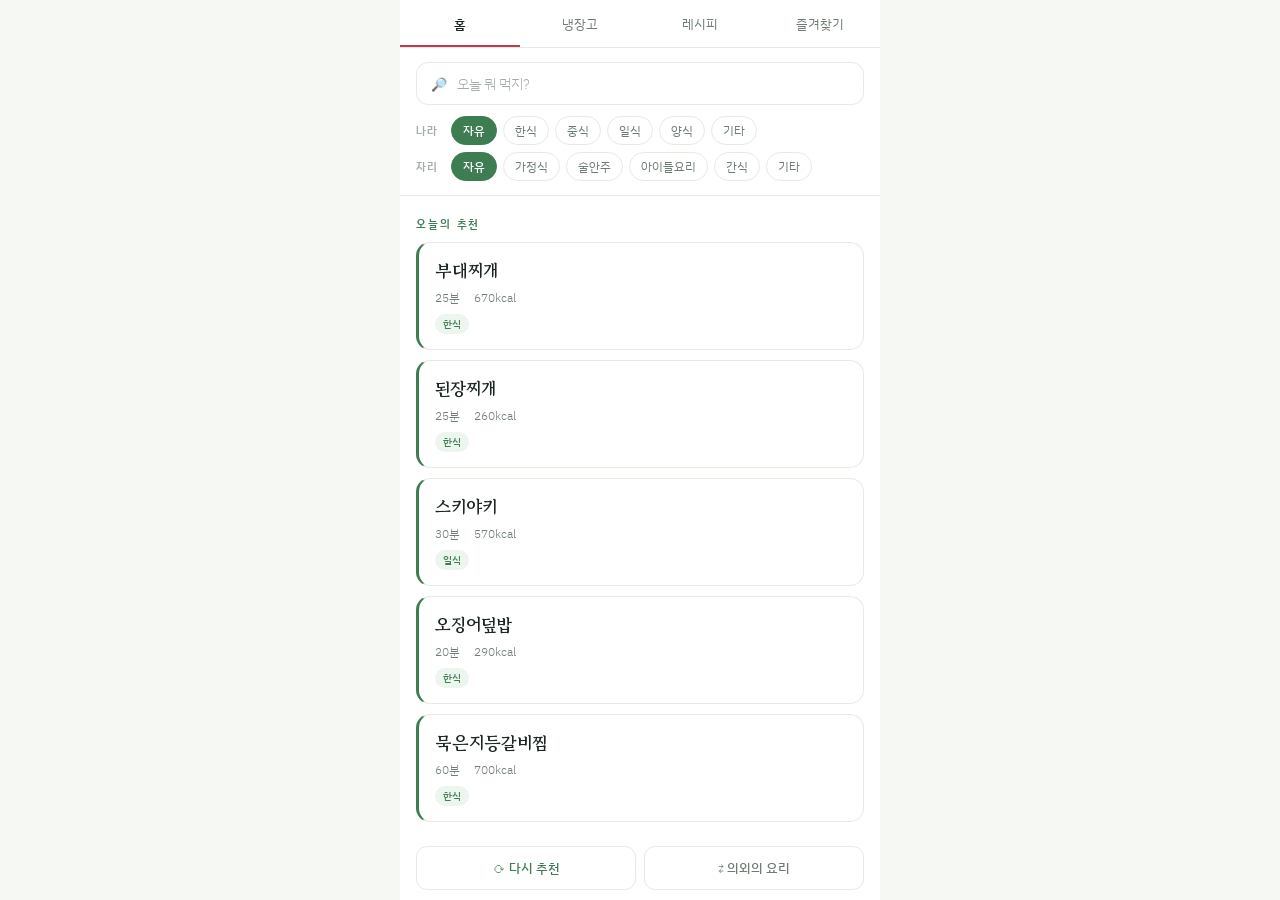
==== commit dcb0fc38: "재료 사전 도입 — 재고 매칭을 문자열 추측에서 명시 목록으로 이름이 포함되면 보유로 치던 방식은 계층을 이름으로 추측하는 것이었다. "고추"가 "고추장"을, "참기름"이 "엿기름" ====
--- a/fridge/index.html
+++ b/fridge/index.html
@@ -229,6 +229,21 @@
     }
     .dialog .cancel{border:1px solid var(--line);background:var(--surface);color:var(--ink-soft)}
     .dialog .ok{border:none;background:var(--omija);color:#fff}
+    /* 재료 이름 제안 — 폐기가 아니므로 오미자색을 쓰지 않는다 */
+    .dialog .guess{
+      display:flex;flex-direction:column;gap:7px;margin-top:16px;
+    }
+    .dialog .guess button{
+      width:100%;padding:12px 0;border:1px solid var(--line);border-radius:10px;
+      background:var(--surface);font-family:'Gowun Batang',serif;font-size:15px;
+      font-weight:700;color:var(--green);cursor:pointer;
+    }
+    .dialog .guess button:active{background:var(--green-tint)}
+    .dialog .nope{
+      margin-top:14px;font-size:12px;color:var(--ink-faint);
+      background:none;border:none;font-family:inherit;cursor:pointer;
+      text-decoration:underline;padding:4px;
+    }
 
     /* ── 토스트 ── */
     .toast{
@@ -305,6 +320,14 @@
     </div>
   </div>
 
+  <div class="dim" id="guessDim">
+    <div class="dialog">
+      <p><b id="guessTyped"></b><span id="guessJosa">은</span> 아직 모르는 재료예요.<br>혹시 이건가요?</p>
+      <div class="guess" id="guessList"></div>
+      <button class="nope" id="guessNope">아니에요, 적은 그대로 담기</button>
+    </div>
+  </div>
+
   <div class="toast" id="toast"></div>
 </div>
 
@@ -333,7 +356,8 @@
   query: '',        // 현재 자연어 조건
   notice: null,     // 조건을 못 채웠을 때 띄우는 안내
   current: null,    // 레시피 탭에 열린 요리
-  pending: null     // 폐기 확인 대기 항목
+  pending: null,    // 폐기 확인 대기 항목
+  typed: null       // 사전에 없어 되물어보는 중인 입력
 };
 
 // 받침 유무에 따라 조사를 고른다 (대파를 / 묵은지를 / 달걀을)
@@ -345,17 +369,132 @@
 
 /* ─────────────────────────────────────────
    재료 매칭
+
+   이름이 포함되면 보유로 치던 방식은 "고추"가 "고추장"을, "기름"이
+   "엿기름"을 잡고 "김치"는 "묵은지"를 놓쳤다. 이름은 계층을 뜻하지
+   않는다. 그래서 ingredients.json 에 재고 항목마다 자기가 충족하는
+   레시피 재료명(covers)을 적어 두고 그것만 본다.
 ───────────────────────────────────────── */
-const SYN = { '계란':['달걀'], '달걀':['계란'], '파':['대파'], '돼지':['돼지고기'], '소고기':['쇠고기'] };
-const expand = w => [w, ...(SYN[w] || [])];
-
-// 재고 항목명이 재료명에 포함되면 보유. 1글자 재고는 완전일치만.
-function inStock(name){
-  return state.stock.some(s =>
-    expand(s).some(t => t.length === 1 ? name === t : name.includes(t))
-  );
-}
-const stockHits = r => r.ingredients.filter(i => inStock(i.name)).length;
+let DICT = [];                  // 재료 사전
+const byName  = new Map();      // 표시명 → 항목
+const byAlias = new Map();      // 별칭   → 항목
+let PANTRY = new Set();         // 조미료로 분류된 레시피 재료명
+let COVERED = new Set();        // 지금 재고가 충족하는 레시피 재료명
+
+function indexDict(){
+  byName.clear(); byAlias.clear(); PANTRY = new Set();
+  DICT.forEach(it => {
+    byName.set(it.name, it);
+    (it.aliases || []).forEach(a => byAlias.set(a, it));
+    if (it.pantry) it.covers.forEach(c => PANTRY.add(c));
+  });
+}
+
+// 재고가 바뀔 때마다 한 번만 펼쳐 둔다 (레시피마다 사전을 뒤지지 않도록)
+function recomputeCovered(){
+  COVERED = new Set();
+  state.stock.forEach(n => {
+    const it = byName.get(n);
+    if (it) it.covers.forEach(c => COVERED.add(c));
+    else COVERED.add(n);        // 사전에 없는 옛 항목은 이름 그대로 둔다
+  });
+}
+
+const inStock = name => COVERED.has(name);
+
+// 조미료는 뺀다. 간장·설탕·식용유가 100개 넘는 레시피에 들어 있어서
+// 점수에 넣으면 거의 모든 요리가 똑같이 가산점을 받아 의미가 없어진다.
+const stockHits = r =>
+  r.ingredients.filter(i => !PANTRY.has(i.name) && inStock(i.name)).length;
+
+/* ── 입력 해석 ──────────────────────────────
+   표시명·별칭에 그대로 걸리면 바로 담고, 아니면 닮은 이름을 제안한다.
+   한글 오타는 글자가 아니라 자모에서 갈리므로("브로콜리"↔"브로컬리")
+   자모로 풀어 놓고 견준다.
+──────────────────────────────────────────── */
+const CHO  = 'ㄱㄲㄴㄷㄸㄹㅁㅂㅃㅅㅆㅇㅈㅉㅊㅋㅌㅍㅎ';
+const JUNG = 'ㅏㅐㅑㅒㅓㅔㅕㅖㅗㅘㅙㅚㅛㅜㅝㅞㅟㅠㅡㅢㅣ';
+const JONG = ' ㄱㄲㄳㄴㄵㄶㄷㄹㄺㄻㄼㄽㄾㄿㅀㅁㅂㅄㅅㅆㅇㅈㅊㅋㅌㅍㅎ';
+
+function jamo(s){
+  let out = '';
+  for (const ch of s){
+    const c = ch.charCodeAt(0) - 0xAC00;
+    if (c >= 0 && c < 11172){
+      out += CHO[(c / 588) | 0] + JUNG[((c % 588) / 28) | 0];
+      const j = c % 28;
+      if (j) out += JONG[j];
+    } else out += ch;
+  }
+  return out;
+}
+
+function editDist(a, b){
+  const m = a.length, n = b.length;
+  if (!m) return n;
+  if (!n) return m;
+  let prev = Array.from({length: n + 1}, (_, j) => j);
+  for (let i = 1; i <= m; i++){
+    const cur = [i];
+    for (let j = 1; j <= n; j++){
+      cur[j] = Math.min(
+        prev[j] + 1,
+        cur[j - 1] + 1,
+        prev[j - 1] + (a[i - 1] === b[j - 1] ? 0 : 1)
+      );
+    }
+    prev = cur;
+  }
+  return prev[n];
+}
+
+function similarity(a, b){
+  const x = jamo(a), y = jamo(b);
+  if (!x.length || !y.length) return 0;
+  return 1 - editDist(x, y) / Math.max(x.length, y.length);
+}
+
+// 용량·개수는 무시한다 ("돼지고기 300g" → "돼지고기")
+const tidy = s => s
+  .replace(/\([^)]*\)/g, '')
+  .replace(/[\d.]+\s*(g|kg|ml|l|리터|개|봉|팩|알|장|근|마리|인분|컵|큰술|작은술)?/gi, '')
+  .replace(/\s+/g, '')
+  .trim();
+
+// 그대로 알아들으면 항목을, 아니면 null
+function resolve(raw){
+  const q = tidy(raw);
+  if (!q) return null;
+  return byName.get(q) || byAlias.get(q) ||
+         byName.get(raw.trim()) || byAlias.get(raw.trim()) || null;
+}
+
+// 낱자만 두드린 입력("ㅁㄴㅇㄹ")은 자모로 풀면 짧은 재료와 우연히 닮는다.
+// 온전한 글자가 하나도 없으면 재료로 보지 않는다.
+const onlyJamo = s => /^[ㄱ-ㅣ]+$/.test(s);
+
+// 닮은 이름 최대 3개. 표시명으로 돌려준다
+function suggest(raw, n = 3){
+  const q = tidy(raw);
+  if (!q || onlyJamo(q)) return [];
+  const best = new Map();               // 표시명 → 가장 높은 점수
+  const put = (name, s) => {
+    if (s > (best.get(name) ?? 0)) best.set(name, s);
+  };
+  DICT.forEach(it => {
+    put(it.name, similarity(q, it.name));
+    (it.aliases || []).forEach(a => put(it.name, similarity(q, a)));
+  });
+  // 오타는 진짜 짝이 0.85 언저리, 엉뚱한 것은 0.67 아래로 갈린다.
+  // 그래서 절대 점수만 보지 않고 1등에 가까운 것만 남긴다 —
+  // "브로컬리"에 블루베리까지 같이 보여 주면 오히려 헷갈린다.
+  const ranked = [...best.entries()]
+    .filter(([, s]) => s >= 0.62)
+    .sort((a, b) => b[1] - a[1]);
+  if (!ranked.length) return [];
+  const cut = ranked[0][1] - 0.15;
+  return ranked.filter(([, s]) => s >= cut).slice(0, n).map(([name]) => name);
+}
 
 /* ─────────────────────────────────────────
    자연어 해석
@@ -392,8 +531,12 @@
   if (!q) return want;
 
   MAIN_INDEX.forEach(m => { if (q.includes(m)) want.main.push(m) });
-  Object.entries(SYN).forEach(([k,vs]) => {
-    if (k.length >= 2 && q.includes(k)) vs.forEach(v => { if (MAIN_INDEX.includes(v) && !want.main.includes(v)) want.main.push(v) });
+
+  // 사전의 별칭으로 적어도 알아듣는다 ("계란 요리" → 달걀)
+  DICT.forEach(it => {
+    if (!MAIN_INDEX.includes(it.name) || want.main.includes(it.name)) return;
+    if ((it.aliases || []).some(a => a.length >= 2 && q.includes(a)))
+      want.main.push(it.name);
   });
 
   // 1글자 키워드는 다른 낱말 속에 우연히 끼어 오탐을 내므로 뺀다
@@ -642,20 +785,52 @@
   renderFavs();
 }
 
+// 실제로 목록에 넣는 부분. 이름은 이미 정해진 상태로 들어온다.
+function putStock(name){
+  if (state.stock.includes(name)){
+    toast('이미 등록된 재료입니다');
+    return;
+  }
+  state.stock.push(name);
+  state.stock.sort((a, b) => a.localeCompare(b, 'ko'));
+  save(LS.stock, state.stock);
+  recomputeCovered();
+  renderStock();
+  if (state.current) renderRecipe();
+}
+
+function closeGuess(){
+  $('guessDim').classList.remove('show');
+  state.typed = null;
+}
+
+// 사전에 있으면 바로 담고, 닮은 이름이 있으면 물어보고, 둘 다 아니면
+// 적은 그대로 담는다. 어느 쪽이든 입력창은 비운다.
 function addStock(){
   const input = $('stockInput');
-  const v = input.value.trim();
-  if (!v) return;
-  if (state.stock.includes(v)){
-    toast('이미 등록된 재료입니다');
-    input.value = '';
+  const raw = input.value.trim();
+  if (!raw) return;
+  input.value = '';
+
+  const hit = resolve(raw);
+  if (hit){
+    if (hit.name !== raw) toast(`${hit.name}${josa(hit.name, '으로', '로')} 담았어요`);
+    putStock(hit.name);
     return;
   }
-  state.stock.push(v);
-  state.stock.sort((a, b) => a.localeCompare(b, 'ko'));
-  save(LS.stock, state.stock);
-  input.value = '';
-  renderStock();
+
+  const guesses = suggest(raw);
+  if (!guesses.length){
+    putStock(raw);
+    return;
+  }
+
+  state.typed = raw;
+  $('guessTyped').textContent = raw;
+  $('guessJosa').textContent = josa(raw, '은', '는');
+  $('guessList').innerHTML = guesses
+    .map(g => `<button data-pick="${g}">${g}</button>`).join('');
+  $('guessDim').classList.add('show');
 }
 
 /* ─────────────────────────────────────────
@@ -715,11 +890,26 @@
 $('dlgOk').onclick = () => {
   state.stock = state.stock.filter(x => x !== state.pending);
   save(LS.stock, state.stock);
+  recomputeCovered();
   renderStock();
   if (state.current) renderRecipe();
   $('dim').classList.remove('show');
   state.pending = null;
 };
+
+$('guessList').onclick = e => {
+  const b = e.target.closest('[data-pick]');
+  if (!b) return;
+  const name = b.dataset.pick;
+  closeGuess();
+  putStock(name);
+};
+$('guessNope').onclick = () => {
+  const raw = state.typed;
+  closeGuess();
+  if (raw) putStock(raw);
+};
+$('guessDim').onclick = e => { if (e.target === $('guessDim')) closeGuess() };
 
 $('favList').onclick = e => {
   const un = e.target.closest('[data-un]');
@@ -737,8 +927,29 @@
 /* ─────────────────────────────────────────
    기동
 ───────────────────────────────────────── */
-function boot(data){
+// 예전에 자유롭게 적어 둔 재고를 사전의 표시명으로 옮긴다.
+// 알아듣지 못하는 것은 지우지 않고 그대로 둔다.
+function migrateStock(){
+  const out = [];
+  state.stock.forEach(n => {
+    const hit = resolve(n);
+    const name = hit ? hit.name : n;
+    if (!out.includes(name)) out.push(name);
+  });
+  const changed = out.length !== state.stock.length ||
+                  out.some((n, i) => n !== state.stock[i]);
+  if (changed){
+    state.stock = out.sort((a, b) => a.localeCompare(b, 'ko'));
+    save(LS.stock, state.stock);
+  }
+}
+
+function boot(data, dict){
   RECIPES = data;
+  DICT = dict || [];
+  indexDict();
+  migrateStock();
+  recomputeCovered();
   MAIN_INDEX = [...new Set(RECIPES.flatMap(r => r.main))]
     .filter(m => m.length >= 2)          // 1글자 재료는 오탐이 많아 자연어 매칭에서 제외
     .sort((a, b) => b.length - a.length);
@@ -752,10 +963,16 @@
 }
 
 // 단일 파일 미리보기에서는 RECIPES_INLINE 이 먼저 주입된다.
-if (typeof RECIPES_INLINE !== 'undefined') boot(RECIPES_INLINE);
-else fetch('recipes.json').then(r => r.json()).then(boot).catch(() => {
-  $('cards').innerHTML = `<div class="empty">레시피를 불러오지 못했습니다.</div>`;
-});
+if (typeof RECIPES_INLINE !== 'undefined')
+  boot(RECIPES_INLINE, typeof INGREDIENTS_INLINE !== 'undefined' ? INGREDIENTS_INLINE : []);
+else
+  Promise.all([
+    fetch('recipes.json').then(r => r.json()),
+    // 사전을 못 받아도 레시피만으로 돌아간다 (매칭만 예전처럼 느슨해진다)
+    fetch('ingredients.json').then(r => r.json()).catch(() => [])
+  ]).then(([recipes, dict]) => boot(recipes, dict)).catch(() => {
+    $('cards').innerHTML = `<div class="empty">레시피를 불러오지 못했습니다.</div>`;
+  });
 
 // 홈 화면에 설치된 뒤에도 새 내용을 받아 오도록 등록해 둔다
 if ('serviceWorker' in navigator)
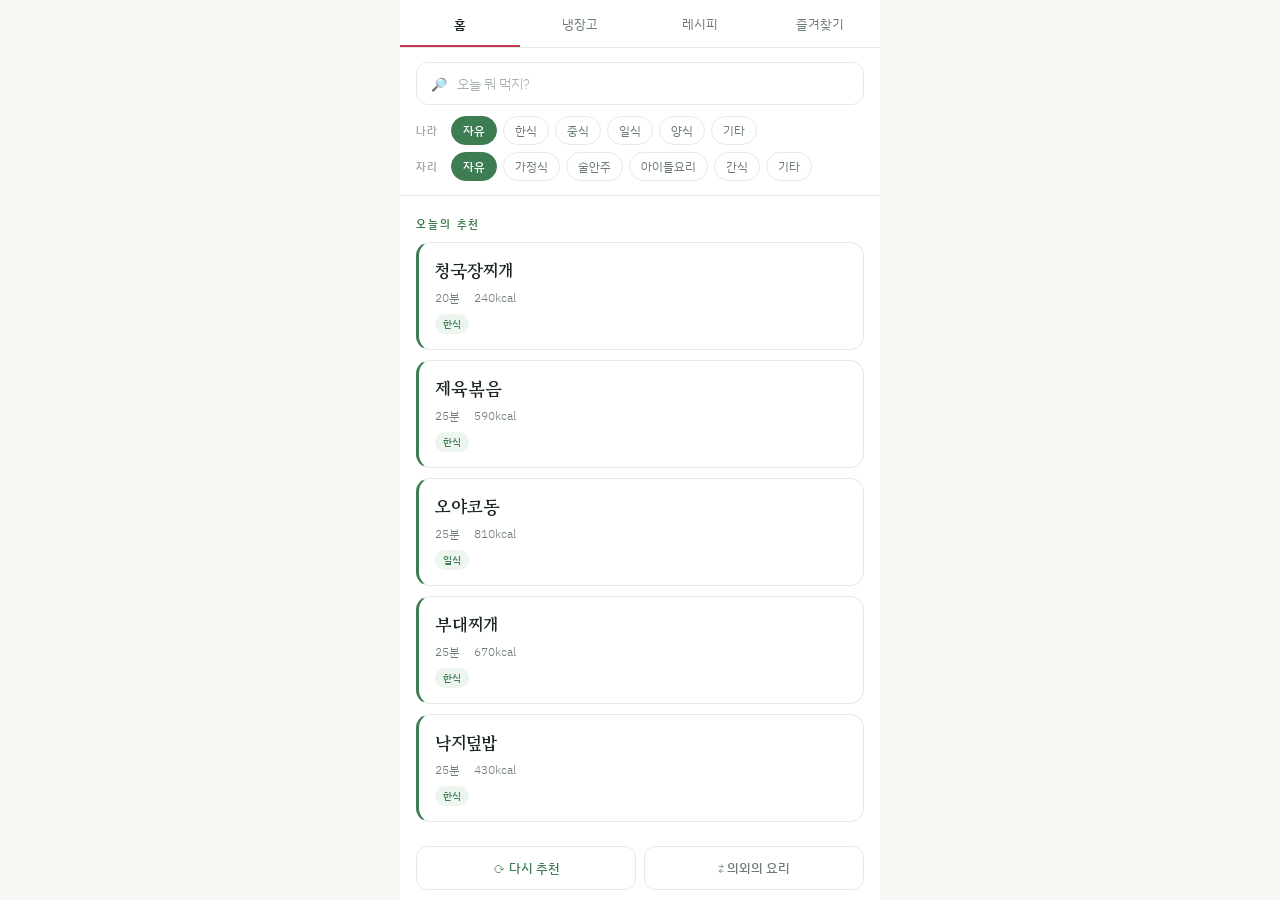
==== commit 43f2a326: "치즈처럼 하나로 못 정하는 말은 되물어 고르게 한다 "치즈"를 체다의 별칭으로 두면 모짜렐라는 영영 안 잡힌다. 한쪽으로 몰래 정하는 대신 갈림말로 등록해 선택지를 띄운다.  - " ====
--- a/fridge/index.html
+++ b/fridge/index.html
@@ -322,9 +322,9 @@
 
   <div class="dim" id="guessDim">
     <div class="dialog">
-      <p><b id="guessTyped"></b><span id="guessJosa">은</span> 아직 모르는 재료예요.<br>혹시 이건가요?</p>
+      <p><b id="guessTyped"></b><span id="guessJosa">은</span><br><span id="guessAsk"></span></p>
       <div class="guess" id="guessList"></div>
-      <button class="nope" id="guessNope">아니에요, 적은 그대로 담기</button>
+      <button class="nope" id="guessNope"></button>
     </div>
   </div>
 
@@ -376,6 +376,7 @@
    레시피 재료명(covers)을 적어 두고 그것만 본다.
 ───────────────────────────────────────── */
 let DICT = [];                  // 재료 사전
+let AMBIGUOUS = {};             // "치즈"처럼 하나로 못 정하는 말 → 선택지
 const byName  = new Map();      // 표시명 → 항목
 const byAlias = new Map();      // 별칭   → 항목
 let PANTRY = new Set();         // 조미료로 분류된 레시피 재료명
@@ -461,10 +462,16 @@
   .replace(/\s+/g, '')
   .trim();
 
-// 그대로 알아들으면 항목을, 아니면 null
+// 갈림말이면 선택지를, 아니면 빈 배열
+function ambiguousPicks(raw){
+  const q = tidy(raw);
+  return AMBIGUOUS[q] || AMBIGUOUS[raw.trim()] || [];
+}
+
+// 그대로 알아들으면 항목을, 아니면 null. 갈림말은 되물어야 하므로 null.
 function resolve(raw){
   const q = tidy(raw);
-  if (!q) return null;
+  if (!q || ambiguousPicks(raw).length) return null;
   return byName.get(q) || byAlias.get(q) ||
          byName.get(raw.trim()) || byAlias.get(raw.trim()) || null;
 }
@@ -819,15 +826,25 @@
     return;
   }
 
-  const guesses = suggest(raw);
+  // "치즈"처럼 여러 개를 가리키는 말은 모른다고 하지 않고 고르게 한다
+  const picks = ambiguousPicks(raw);
+  const guesses = picks.length ? picks : suggest(raw);
   if (!guesses.length){
     putStock(raw);
     return;
   }
 
-  state.typed = raw;
+  // 갈림말을 그대로 담으면 어느 레시피와도 안 맞는 항목이 남는다.
+  // 그래서 이때는 "그대로 담기" 대신 그냥 물러나게 한다.
+  state.typed = picks.length ? null : raw;
   $('guessTyped').textContent = raw;
   $('guessJosa').textContent = josa(raw, '은', '는');
+  $('guessAsk').textContent = picks.length
+    ? '어느 쪽인가요?'
+    : '아직 모르는 재료예요. 혹시 이건가요?';
+  $('guessNope').textContent = picks.length
+    ? '나중에 고를게요'
+    : '아니에요, 적은 그대로 담기';
   $('guessList').innerHTML = guesses
     .map(g => `<button data-pick="${g}">${g}</button>`).join('');
   $('guessDim').classList.add('show');
@@ -946,7 +963,8 @@
 
 function boot(data, dict){
   RECIPES = data;
-  DICT = dict || [];
+  DICT      = (dict && dict.items) || [];
+  AMBIGUOUS = (dict && dict.ambiguous) || {};
   indexDict();
   migrateStock();
   recomputeCovered();
@@ -964,12 +982,12 @@
 
 // 단일 파일 미리보기에서는 RECIPES_INLINE 이 먼저 주입된다.
 if (typeof RECIPES_INLINE !== 'undefined')
-  boot(RECIPES_INLINE, typeof INGREDIENTS_INLINE !== 'undefined' ? INGREDIENTS_INLINE : []);
+  boot(RECIPES_INLINE, typeof INGREDIENTS_INLINE !== 'undefined' ? INGREDIENTS_INLINE : null);
 else
   Promise.all([
     fetch('recipes.json').then(r => r.json()),
-    // 사전을 못 받아도 레시피만으로 돌아간다 (매칭만 예전처럼 느슨해진다)
-    fetch('ingredients.json').then(r => r.json()).catch(() => [])
+    // 사전을 못 받아도 레시피만으로 돌아간다 (재고 매칭만 이름 그대로가 된다)
+    fetch('ingredients.json').then(r => r.json()).catch(() => null)
   ]).then(([recipes, dict]) => boot(recipes, dict)).catch(() => {
     $('cards').innerHTML = `<div class="empty">레시피를 불러오지 못했습니다.</div>`;
   });
